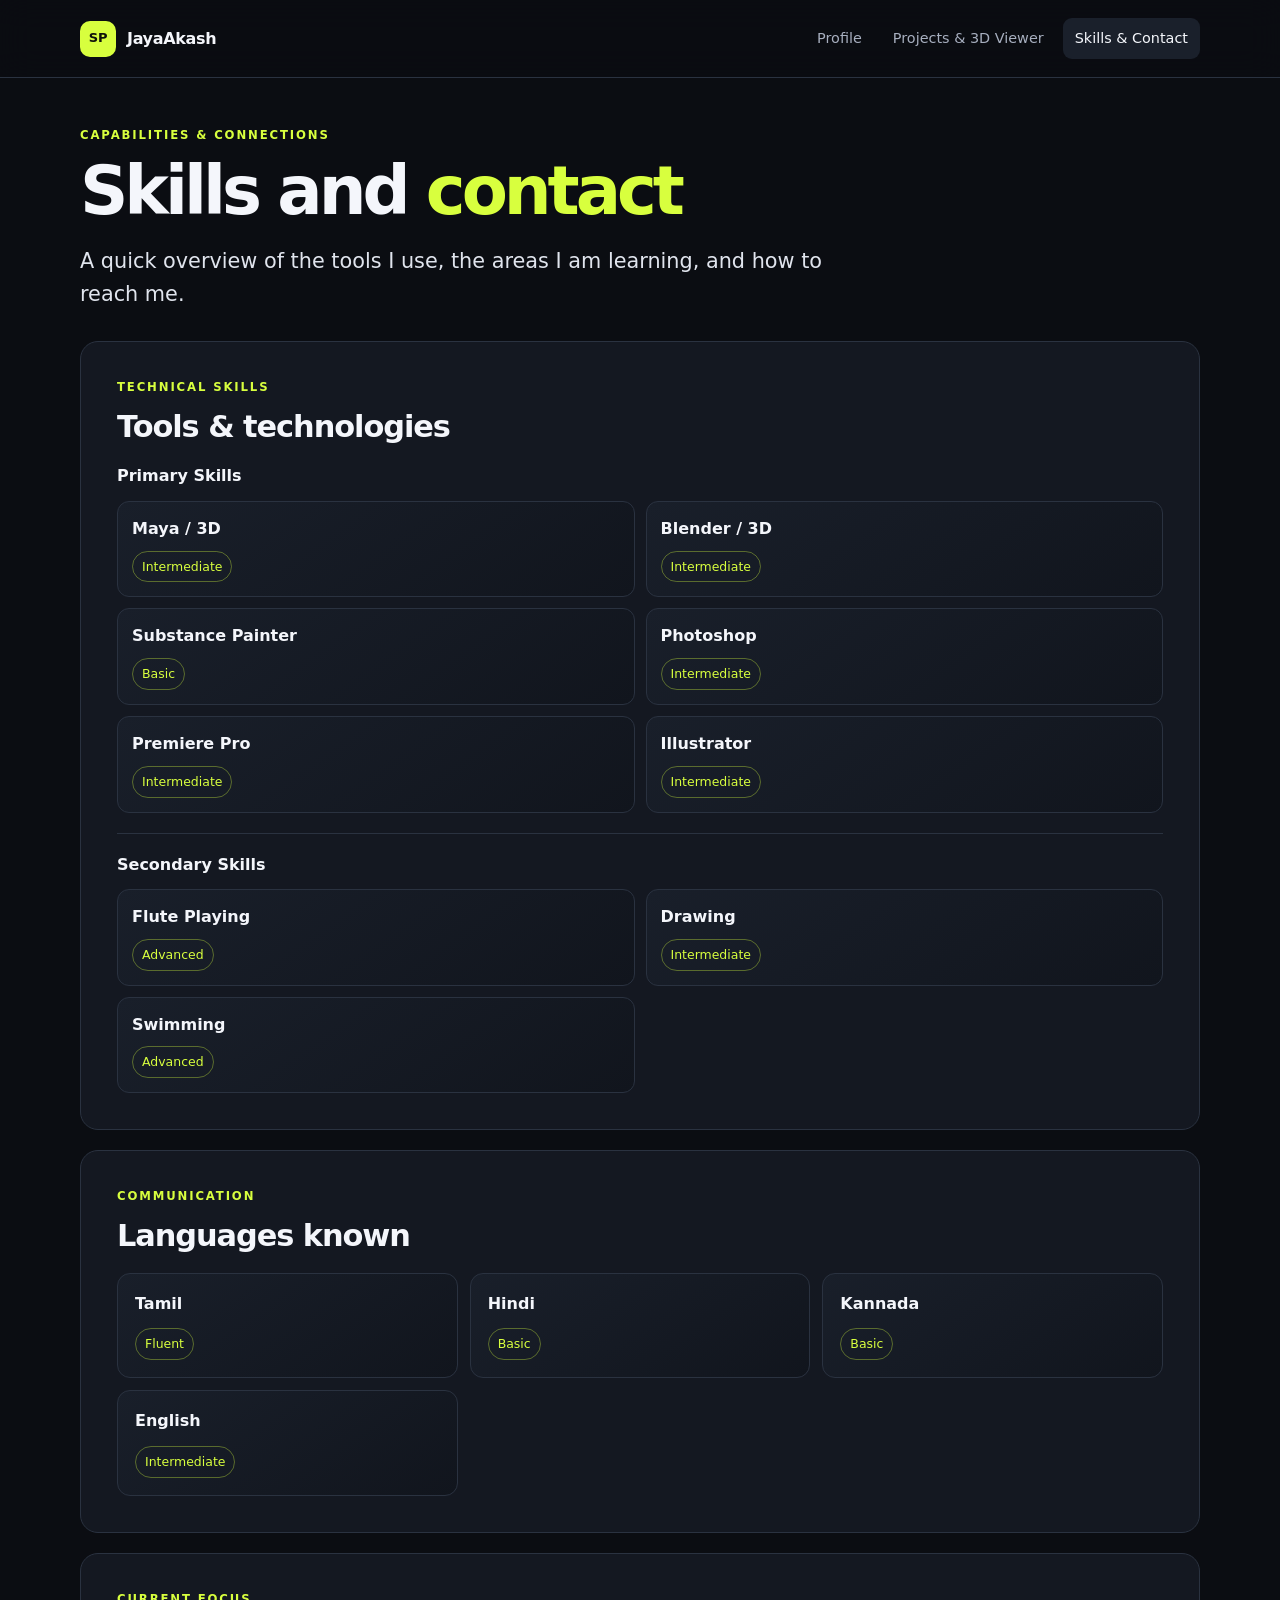
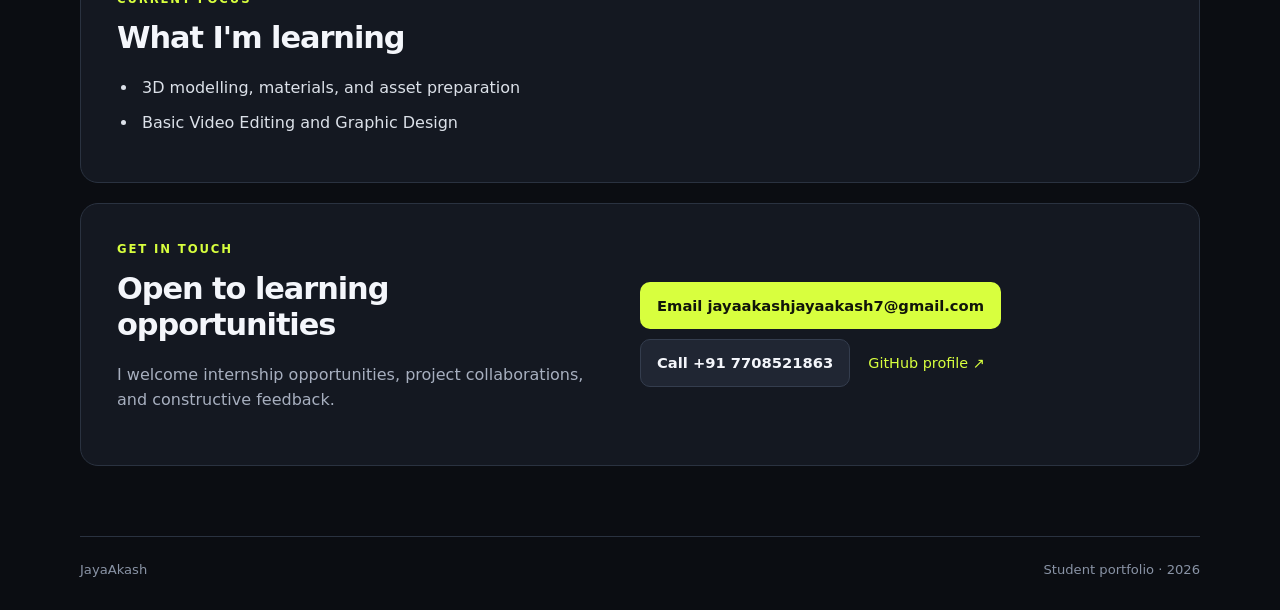
==== contact.html @ 6ac755f0 "Add files via upload" ====
<!DOCTYPE html>
<html lang="en">
<head>
  <meta charset="UTF-8">
  <meta name="viewport" content="width=device-width, initial-scale=1.0">
  <meta name="description" content="Student skills and contact information">
  <title>Student Portfolio | Skills & Contact</title>
  <link rel="stylesheet" href="css/style.css">
</head>
<body>
  <header class="site-header">
    <a class="brand" href="index.html"><span class="brand-mark">SP</span><span id="brandName">Student Portfolio</span></a>
    <nav aria-label="Main navigation">
      <a href="index.html">Profile</a>
      <a href="projects.html">Projects & 3D Viewer</a>
      <a class="active" href="contact.html">Skills & Contact</a>
    </nav>
  </header>
  <main class="page-shell">
    <section class="page-heading">
      <p class="eyebrow">CAPABILITIES & CONNECTIONS</p>
      <h1>Skills and <span class="accent-text">contact</span></h1>
      <p class="lead">A quick overview of the tools I use, the areas I am learning, and how to reach me.</p>
    </section>
    <section class="panel skills-panel">
      <p class="eyebrow">TECHNICAL SKILLS</p><h2>Tools & technologies</h2>
      <div class="skill-list" id="skillList"></div>
    </section>
    <section class="panel language-section">
      <p class="eyebrow">COMMUNICATION</p>
      <h2>Languages known</h2>
       <div class="language-list" id="languageList" aria-label="Languages and proficiency levels"></div>
    </section>

    <section class="panel current-focus-section">
      <p class="eyebrow">CURRENT FOCUS</p><h2>What I'm learning</h2>
      <ul class="focus-list" id="focusList"></ul>
    </section>
    <section class="panel contact-panel">
      <div><p class="eyebrow">GET IN TOUCH</p><h2>Open to learning opportunities</h2><p id="contactMessage">I welcome internship opportunities, project collaborations, and constructive feedback.</p></div>
      <div class="contact-links">
        <a id="contactEmail" class="button primary" href="mailto:student@example.com">Email me</a>
        <a id="contactPhone" class="button secondary" href="tel:+910000000000">Call me</a>
        <a id="githubLink" class="text-link" href="https://github.com/" target="_blank" rel="noopener noreferrer">GitHub profile ↗</a>
      </div>
    </section>
  </main>
  <footer class="site-footer"><span id="footerName">Your Name</span><span>Student portfolio · <span id="year"></span></span></footer>
  <script src="js/profile.js"></script>
  <script src="js/site.js"></script>
  <script src="js/skills-page.js"></script>
</body>
</html>
---- css/style.css ----
:root {
  --bg: #0b0d12;
  --panel: #141821;
  --panel-light: #1a202b;
  --text: #f4f6fb;
  --muted: #a7afbf;
  --accent: #d8ff3e;
  --line: #2a3240;
  --radius: 18px;
  --content-width: 1120px;
}
* { box-sizing: border-box; }
html { scroll-behavior: smooth; }
body { margin: 0; background: var(--bg); color: var(--text); font-family: Inter, ui-sans-serif, system-ui, -apple-system, BlinkMacSystemFont, "Segoe UI", sans-serif; line-height: 1.6; }
a { color: inherit; text-decoration: none; }
button, input { font: inherit; }
button, a, [tabindex] { -webkit-tap-highlight-color: transparent; }
.site-header { display: flex; justify-content: space-between; align-items: center; gap: 24px; padding: 18px max(24px, calc((100vw - var(--content-width)) / 2)); border-bottom: 1px solid var(--line); position: sticky; top: 0; z-index: 10; background: rgba(11,13,18,.92); backdrop-filter: blur(16px); }
.brand { display: flex; align-items: center; gap: 11px; font-weight: 750; letter-spacing: -.02em; }
.brand-mark { display: grid; place-items: center; width: 36px; height: 36px; border-radius: 10px; background: var(--accent); color: #10130a; font-size: 13px; font-weight: 900; }
nav { display: flex; flex-wrap: wrap; gap: 7px; }
nav a { color: var(--muted); padding: 9px 12px; border-radius: 9px; font-size: .9rem; }
nav a:hover, nav a.active { color: var(--text); background: var(--panel-light); }
.page-shell { max-width: var(--content-width); width: calc(100% - 40px); margin: 48px auto 70px; }
.panel { background: var(--panel); border: 1px solid var(--line); border-radius: var(--radius); padding: clamp(22px, 3.4vw, 36px); }
.hero { display: grid; grid-template-columns: minmax(0, 1.5fr) minmax(250px, .8fr); align-items: center; gap: 38px; padding: clamp(26px, 5vw, 58px); overflow: hidden; }
.eyebrow { color: var(--accent); font-size: .73rem; font-weight: 800; letter-spacing: .16em; margin: 0 0 12px; }
h1, h2, h3, p { margin-top: 0; }
h1 { font-size: clamp(2.3rem, 5vw, 4.25rem); letter-spacing: -.06em; line-height: 1.04; margin-bottom: 18px; }
h2 { font-size: clamp(1.4rem, 2.6vw, 1.9rem); line-height: 1.2; letter-spacing: -.035em; margin-bottom: 18px; }
h3 { margin-bottom: 8px; }
p { color: var(--muted); }
.hero-copy > p:not(.eyebrow) { max-width: 640px; }
.lead { font-size: clamp(1.05rem, 2vw, 1.3rem); color: #e0e4ed; }
.accent-text { color: var(--accent); }
.button-row { display: flex; flex-wrap: wrap; gap: 11px; margin-top: 25px; }
.button { display: inline-flex; align-items: center; justify-content: center; gap: 8px; border: 1px solid transparent; padding: 11px 16px; border-radius: 10px; font-size: .92rem; font-weight: 750; cursor: pointer; transition: transform .18s ease, background .18s ease; }
.button:hover { transform: translateY(-2px); }
.button.primary { background: var(--accent); color: #11150a; }
.button.secondary { background: #202633; border-color: #343d4e; color: var(--text); }
.profile-photo-area { min-width: 0; }
.photo-drop-zone { width: min(100%, 310px); aspect-ratio: 4 / 4.6; margin: 0 auto; position: relative; overflow: hidden; border: 1px dashed #657044; border-radius: 22px; background: #20251a; cursor: pointer; outline: none; }
.photo-drop-zone:focus-visible { box-shadow: 0 0 0 3px var(--accent); }
.photo-drop-zone img { display: block; width: 100%; height: 100%; object-fit: cover; }
.photo-overlay { position: absolute; inset: auto 0 0; display: flex; flex-direction: column; align-items: center; padding: 35px 12px 17px; background: linear-gradient(transparent, rgba(0,0,0,.82)); opacity: 0; transition: opacity .2s ease; text-align: center; }
.photo-drop-zone:hover .photo-overlay, .photo-drop-zone:focus-visible .photo-overlay, .photo-drop-zone.drag-over .photo-overlay { opacity: 1; }
.photo-overlay span { font-size: 1.7rem; color: var(--accent); }
.photo-overlay small { color: #d4d8df; }
.small-note { font-size: .78rem; margin: 10px 0 0; color: #8f99aa; }
.content-grid { display: grid; gap: 20px; margin-top: 20px; }
.two-col { grid-template-columns: repeat(2, minmax(0, 1fr)); }
.detail-list { margin: 0; }
.detail-list div { display: grid; grid-template-columns: 105px minmax(0, 1fr); gap: 12px; padding: 11px 0; border-bottom: 1px solid var(--line); }
.detail-list div:last-child { border-bottom: 0; }
dt { color: #8993a5; font-size: .88rem; }
dd { margin: 0; overflow-wrap: anywhere; }
dd a, .text-link { color: var(--accent); }
.tag-list { display: flex; flex-wrap: wrap; gap: 8px; margin-top: 22px; }
.tag-list span { border: 1px solid #384151; border-radius: 999px; padding: 6px 10px; color: #d2d8e2; font-size: .78rem; background: #1b212c; }
.callout { margin-top: 20px; display: flex; justify-content: space-between; align-items: center; gap: 24px; }
.callout p:last-child { margin-bottom: 0; }
.site-footer { max-width: var(--content-width); width: calc(100% - 40px); margin: 0 auto; padding: 22px 0 30px; border-top: 1px solid var(--line); display: flex; justify-content: space-between; gap: 15px; color: #8993a5; font-size: .82rem; }
.page-heading { margin: 10px 0 30px; max-width: 760px; }
.page-heading h1 { font-size: clamp(2.5rem, 6vw, 4.2rem); }
.project-grid { display: grid; grid-template-columns: repeat(3, minmax(0, 1fr)); gap: 16px; margin-bottom: 20px; }
.project-card { padding: 25px; border: 1px solid var(--line); border-radius: var(--radius); background: linear-gradient(150deg, #171d27, #11151d); min-height: 245px; }
.project-number { color: var(--accent); font-size: .72rem; letter-spacing: .13em; font-weight: 800; margin-bottom: 22px; }
.project-card h2 { font-size: 1.35rem; }
.project-card p { font-size: .92rem; }
.project-card .tag-list { margin-top: 17px; }
.viewer-section { margin-top: 20px; }
.viewer-heading, .viewer-controls { display: flex; align-items: center; justify-content: space-between; gap: 22px; }
.viewer-heading { margin-bottom: 20px; }
.viewer-heading h2 { margin-bottom: 8px; }
.viewer-heading p { margin-bottom: 0; }
.file-button { flex-shrink: 0; }
.viewer-drop-zone { border: 1px dashed #465164; border-radius: 14px; padding: 8px; background: #090b10; transition: border-color .2s, background .2s; }
.viewer-drop-zone.drag-over { border-color: var(--accent); background: #151b0c; }
.viewer { width: 100%; height: clamp(320px, 52vw, 540px); position: relative; overflow: hidden; border-radius: 9px; background: radial-gradient(ellipse at center, #202633 0%, #0b0e14 72%); }
.viewer canvas { display: block; width: 100%; height: 100%; }
.viewer-empty { position: absolute; inset: 0; display: flex; flex-direction: column; justify-content: center; align-items: center; text-align: center; padding: 20px; pointer-events: none; }
.viewer-empty h3 { margin: 8px 0 5px; }
.viewer-empty p { margin-bottom: 7px; color: var(--accent); font-size: .83rem; }
.viewer-empty small { color: #8e98a9; }
.wire-cube { font-size: 4rem; line-height: 1.2; color: #a8c93a; }
.viewer-controls { padding-top: 18px; }
.viewer-controls p { max-width: 690px; }
.compact { margin-top: 0; }
.skill-list { display: flex; flex-direction: column; gap: 15px; }
.skill-row { display: grid; grid-template-columns: 120px minmax(0, 1fr); gap: 15px; align-items: center; }
.skill-row strong { font-size: .9rem; }
.skill-track { height: 7px; background: #282f3c; border-radius: 20px; overflow: hidden; }
.skill-fill { height: 100%; background: var(--accent); border-radius: inherit; }
.focus-list { padding-left: 21px; color: #dce1e9; }
.focus-list li { margin: 10px 0; padding-left: 4px; }
.contact-panel { display: flex; justify-content: space-between; align-items: center; gap: 25px; margin: 20px 0; }
.contact-links { display: flex; flex-wrap: wrap; align-items: center; gap: 10px; min-width: 220px; }
.text-link { padding: 8px; font-size: .9rem; }
.edit-steps { color: #c7ceda; padding-left: 22px; }
.edit-steps li { margin: 10px 0; }
code { color: var(--accent); background: #252b35; padding: 2px 5px; border-radius: 5px; font-size: .9em; }
.muted { color: var(--muted); }
@media (max-width: 780px) {
  .site-header { align-items: flex-start; flex-direction: column; gap: 12px; padding: 14px 20px; }
  nav { width: 100%; }
  nav a { padding: 8px 9px; font-size: .82rem; }
  .page-shell { margin-top: 28px; }
  .hero { grid-template-columns: 1fr; }
  .profile-photo-area { grid-row: 1; }
  .photo-drop-zone { width: min(72%, 270px); }
  .two-col, .project-grid { grid-template-columns: 1fr; }
  .project-card { min-height: auto; }
  .callout, .contact-panel, .viewer-heading, .viewer-controls { align-items: flex-start; flex-direction: column; }
  .viewer-heading .button { align-self: flex-start; }
  .site-footer { flex-direction: column; gap: 4px; }
}
@media (max-width: 440px) {
  .page-shell, .site-footer { width: calc(100% - 26px); }
  .detail-list div { grid-template-columns: 88px minmax(0, 1fr); gap: 8px; }
  .skill-row { grid-template-columns: 95px minmax(0, 1fr); }
  .viewer { height: 350px; }
}

/* Static profile photo: no click, file-picker, or drag-and-drop interaction. */
.profile-photo-frame {
  width: min(100%, 310px);
  aspect-ratio: 4 / 4.6;
  margin: 0 auto;
  overflow: hidden;
  border-radius: 22px;
  background: #20251a;
  border: 1px solid var(--line);
}
.profile-photo-frame img {
  display: block;
  width: 100%;
  height: 100%;
  object-fit: cover;
}


/* Profile photo hover effect: particles stay behind the static image. */
.profile-photo-area { position: relative; isolation: isolate; padding: 12px 0; }
.profile-particles { position: absolute; z-index: -1; top: 0; left: 0; pointer-events: none; opacity: 0; transition: opacity .28s ease; }
.profile-particles.is-visible { opacity: 1; }
.profile-photo-frame { position: relative; z-index: 1; transition: border-color .25s ease, box-shadow .25s ease, transform .25s ease; }
.profile-photo-area:hover .profile-photo-frame { border-color: var(--accent); box-shadow: 0 0 0 1px rgba(216,255,62,.3), 0 0 28px rgba(216,255,62,.22); transform: translateY(-2px); }
.education-section, .current-project-section { margin-top: 20px; }
.education-timeline { display: grid; grid-template-columns: repeat(2, minmax(0, 1fr)); gap: 18px; }
.education-item { display: flex; align-items: flex-start; gap: 14px; padding: 20px; border: 1px solid var(--line); border-radius: 14px; background: linear-gradient(145deg, #191f2a, #11151d); }
.education-dot { flex: 0 0 11px; width: 11px; height: 11px; margin-top: 7px; border-radius: 50%; background: var(--accent); box-shadow: 0 0 0 5px rgba(216,255,62,.1); }
.education-item h3 { margin-bottom: 7px; }
.education-item p { margin-bottom: 5px; }
.education-institution { color: var(--text); font-weight: 650; }
.education-qualification { font-size: .92rem; }
.education-years { display: inline-block; margin-top: 8px; padding: 4px 9px; border: 1px solid #384151; border-radius: 999px; color: var(--accent); font-size: .78rem; }
.current-project-layout { display: flex; justify-content: space-between; align-items: flex-start; gap: 24px; }
.current-project-layout > div { max-width: 760px; }
.current-project-layout h2 { margin-bottom: 10px; }
.current-project-layout p { margin-bottom: 0; }
.project-status { flex-shrink: 0; border: 1px solid rgba(216,255,62,.45); border-radius: 999px; padding: 7px 11px; color: var(--accent); font-size: .7rem; font-weight: 800; letter-spacing: .1em; }
.current-team-project { border-color: rgba(216,255,62,.42); }
@media (max-width: 780px) {
  .education-timeline { grid-template-columns: 1fr; }
  .current-project-layout { flex-direction: column; }
}
@media (prefers-reduced-motion: reduce) {
  .profile-photo-frame, .profile-particles { transition: none; }
}

/* Languages-known section */
.language-section { margin-top: 20px; }
.language-list { display: grid; grid-template-columns: repeat(3, minmax(0, 1fr)); gap: 12px; margin-top: 18px; }
.language-card { display: flex; flex-direction: column; gap: 12px; padding: 17px; border: 1px solid var(--line); border-radius: 13px; background: linear-gradient(145deg, #191f2a, #11151d); min-width: 0; }
.language-name { font-size: 1rem; overflow-wrap: anywhere; }
.language-level { align-self: flex-start; padding: 5px 9px; border: 1px solid rgba(216,255,62,.35); border-radius: 999px; color: var(--accent); font-size: .78rem; }
@media (max-width: 780px) { .language-list { grid-template-columns: repeat(2, minmax(0, 1fr)); } }
@media (max-width: 440px) { .language-list { grid-template-columns: 1fr; } }


/* Profile + education side-by-side layout */
.profile-education-grid { align-items: stretch; }
.profile-details-panel, .education-panel { min-width: 0; }
.education-panel { margin-top: 0; }
.education-panel .education-timeline { grid-template-columns: 1fr; gap: 12px; }
.education-panel .education-item { padding: 16px; }
.approach-section { margin-top: 20px; }

/* Every percentage-based indicator shows its numeric value beside the bar. */
.skill-row { grid-template-columns: minmax(105px, 1fr) minmax(80px, 1.6fr) 42px; gap: 12px; }
.skill-percent { color: var(--muted); font-size: .82rem; font-variant-numeric: tabular-nums; text-align: right; }
.language-meter-line { display: grid; grid-template-columns: minmax(0, 1fr) 42px; align-items: center; gap: 10px; margin-top: 2px; }
.language-track { width: 100%; }
.language-fill { transition: width .5s ease; }
.language-card { gap: 10px; }

/* Subtle card hover: deliberately different from the profile photo's particle/glow effect. */
.panel,
.education-item,
.project-card,
.language-card,
.viewer-drop-zone {
  transition: border-color .22s ease, background-color .22s ease, box-shadow .22s ease, transform .22s ease;
}
@media (hover: hover) and (pointer: fine) {
  .panel:hover {
    border-color: #3a4557;
    box-shadow: 0 8px 22px rgba(0, 0, 0, .14);
  }
  .education-item:hover,
  .project-card:hover,
  .language-card:hover {
    border-color: #465164;
    background-color: #1b222e;
    box-shadow: 0 7px 18px rgba(0, 0, 0, .18);
    transform: translateY(-2px);
  }
  .viewer-drop-zone:hover {
    border-color: #465164;
    background-color: #10151e;
  }
}
@media (max-width: 780px) {
  .skill-row { grid-template-columns: minmax(90px, 1fr) minmax(70px, 1.4fr) 38px; gap: 9px; }
  .education-panel .education-timeline { grid-template-columns: 1fr; }
}
@media (max-width: 440px) {
  .skill-row { grid-template-columns: minmax(78px, 1fr) minmax(55px, 1.2fr) 36px; gap: 7px; }
  .skill-row strong { font-size: .82rem; }
}
@media (prefers-reduced-motion: reduce) {
  .panel, .education-item, .project-card, .language-card, .viewer-drop-zone, .language-fill { transition: none; }
}


/* Text-only proficiency labels: no skill or language progress bars. */
.skill-list { gap: 20px; }
.skill-group { min-width: 0; }
.skill-group + .skill-group { padding-top: 18px; border-top: 1px solid var(--line); }
.skill-group-title { margin: 0 0 12px; font-size: 1rem; }
.skill-chip-list { display: grid; grid-template-columns: repeat(2, minmax(0, 1fr)); gap: 11px; }
.skill-chip { display: flex; flex-direction: column; align-items: flex-start; gap: 9px; min-width: 0; padding: 14px; border: 1px solid var(--line); border-radius: 12px; background: linear-gradient(145deg, #191f2a, #11151d); transition: border-color .22s ease, background-color .22s ease, transform .22s ease, box-shadow .22s ease; }
.skill-label { overflow-wrap: anywhere; }
.skill-level-label { display: inline-flex; align-items: center; padding: 5px 9px; border: 1px solid rgba(216,255,62,.35); border-radius: 999px; color: var(--accent); font-size: .78rem; }
.language-card { gap: 12px; }
@media (hover: hover) and (pointer: fine) {
  .skill-chip:hover { border-color: #465164; background-color: #1b222e; box-shadow: 0 7px 18px rgba(0,0,0,.18); transform: translateY(-2px); }
}
@media (max-width: 480px) { .skill-chip-list { grid-template-columns: 1fr; } }


/* Keep Current Focus as the final content section on Skills & Contact. */
.current-focus-section { margin-top: 20px; }
.current-focus-section .focus-list { margin-bottom: 0; }


/* Dedicated bottom call-to-action section */
.bottom-cta-section {
  margin-top: 24px;
  display: flex;
  align-items: center;
  justify-content: space-between;
  gap: 24px;
}
.bottom-cta-buttons {
  flex-shrink: 0;
  flex-wrap: wrap;
  justify-content: flex-end;
}
@media (max-width: 760px) {
  .bottom-cta-section {
    align-items: flex-start;
    flex-direction: column;
  }
  .bottom-cta-buttons {
    justify-content: flex-start;
  }
}


/* Hosted 3D model gallery */
.hosted-models-section { margin-top: 24px; }
.hosted-model-gallery {
  display: grid;
  grid-template-columns: repeat(auto-fit, minmax(min(100%, 220px), 1fr));
  gap: 14px;
  margin-top: 18px;
}
.hosted-model-card {
  min-width: 0;
  border: 1px solid var(--border, #2a3443);
  border-radius: 16px;
  padding: 18px;
  background: linear-gradient(145deg, #171d28, #11151d);
}
.hosted-model-card h3 { margin: 0 0 8px; font-size: 1.05rem; }
.hosted-model-card p { color: #a8b4cc; margin: 0 0 14px; line-height: 1.5; }
.hosted-model-card .button { width: 100%; justify-content: center; }
.hosted-model-card .model-format { color: #d7ff36; font-size: .78rem; margin-bottom: 12px; }
.hosted-model-card .button:disabled { opacity: .45; cursor: not-allowed; }
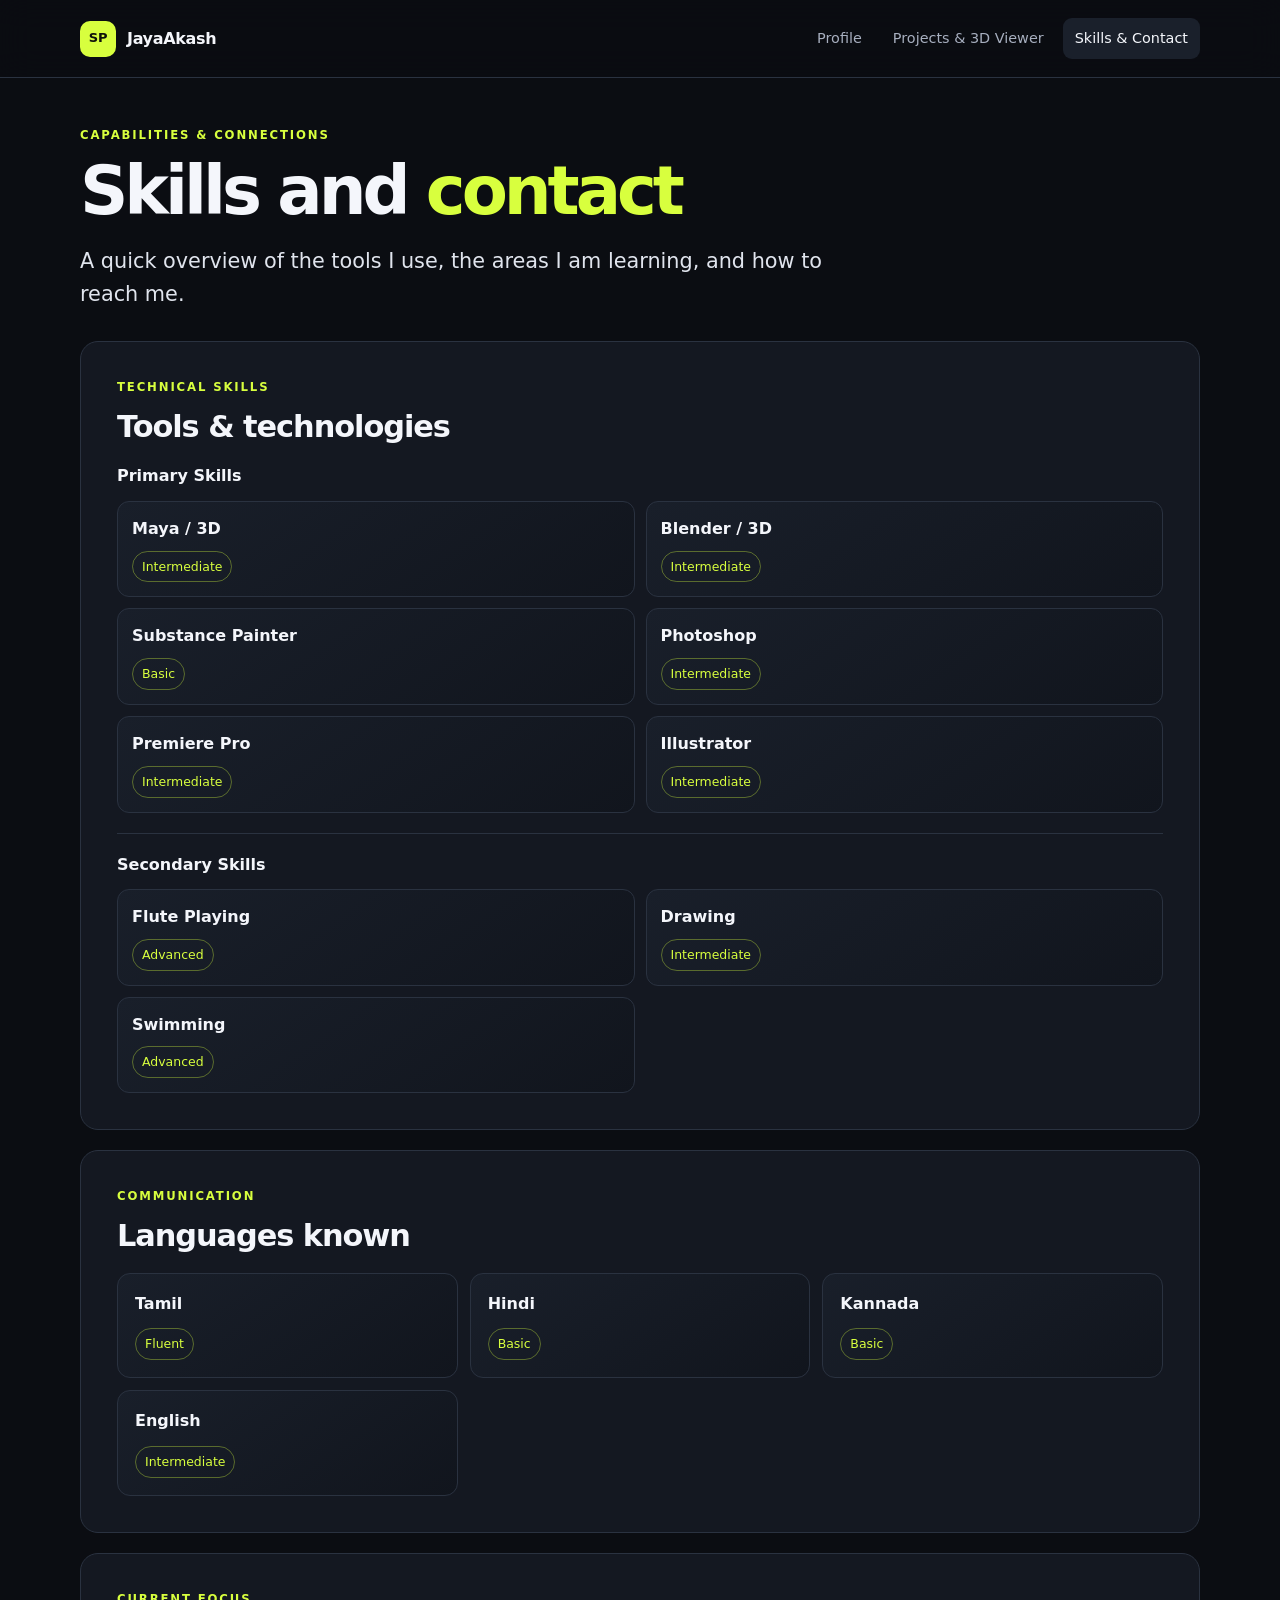
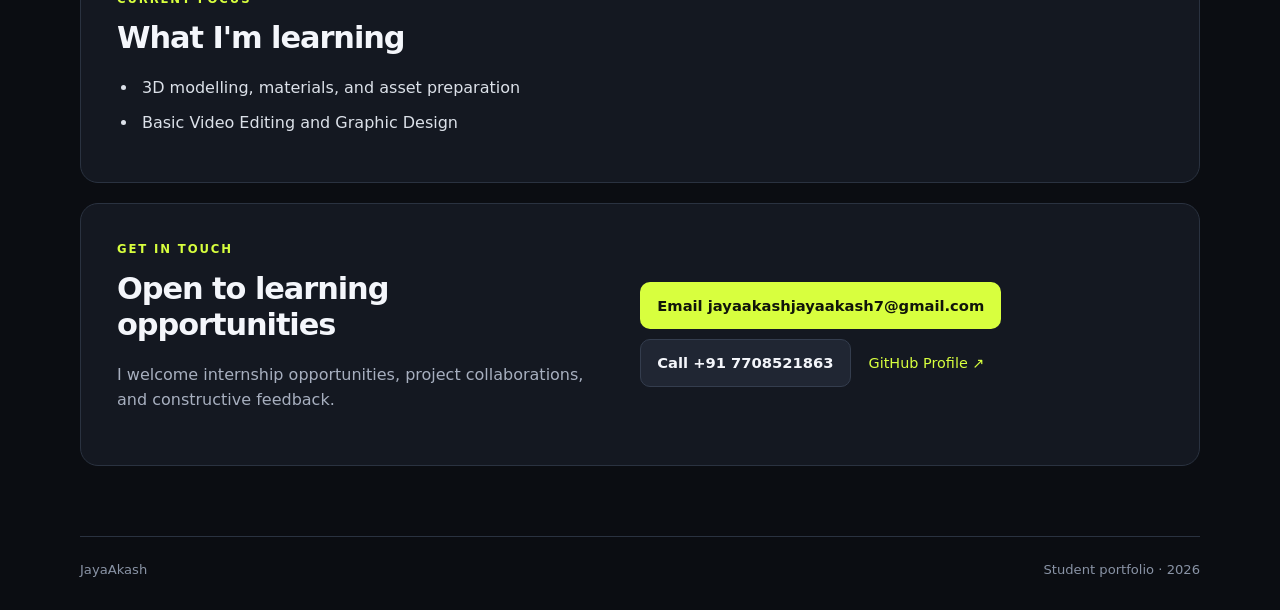
==== commit 6697710a: "Correct GitHub link text case in contact.html" ====
--- a/contact.html
+++ b/contact.html
@@ -41,7 +41,7 @@
       <div class="contact-links">
         <a id="contactEmail" class="button primary" href="mailto:student@example.com">Email me</a>
         <a id="contactPhone" class="button secondary" href="tel:+910000000000">Call me</a>
-        <a id="githubLink" class="text-link" href="https://github.com/" target="_blank" rel="noopener noreferrer">GitHub profile ↗</a>
+        <a id="githubLink" class="text-link" href="https://github.com/akas821" target="_blank" rel="noopener noreferrer">GitHub Profile ↗</a>
       </div>
     </section>
   </main>
--- a/css/style.css
+++ b/css/style.css
@@ -298,3 +298,66 @@
 .hosted-model-card .button { width: 100%; justify-content: center; }
 .hosted-model-card .model-format { color: #d7ff36; font-size: .78rem; margin-bottom: 12px; }
 .hosted-model-card .button:disabled { opacity: .45; cursor: not-allowed; }
+
+
+/* Unified projects + hosted 3D model gallery */
+.unified-showcase { margin-top: 8px; }
+.showcase-heading { margin-bottom: 22px; }
+.showcase-heading h2 { margin-bottom: 8px; }
+.showcase-heading p:last-child { margin-bottom: 0; }
+.hosted-model-gallery { display: grid; grid-template-columns: repeat(4, minmax(0, 1fr)); gap: 12px; align-items: start; }
+.hosted-model-card { min-width: 0; padding: 16px; border: 1px solid var(--line); border-radius: 13px; background: linear-gradient(150deg, #171d27, #11151d); }
+.hosted-model-card h3 { font-size: 1rem; margin-bottom: 9px; overflow-wrap: anywhere; }
+.hosted-model-card p { font-size: .88rem; margin-bottom: 12px; }
+.hosted-model-card .model-format { color: var(--accent); font-size: .67rem; font-weight: 800; margin: 12px 0; }
+.hosted-model-card .model-view-button { width: 100%; }
+.hosted-model-card.is-expanded { grid-column: 1 / -1; border-color: rgba(216,255,62,.6); }
+.inline-model-viewer { margin-top: 18px; padding-top: 16px; border-top: 1px solid var(--line); }
+.inline-viewer-toolbar { display: flex; align-items: center; justify-content: space-between; gap: 12px; margin-bottom: 12px; flex-wrap: wrap; }
+.inline-viewer-toolbar .model-load-status { margin: 0; flex: 1 1 220px; color: var(--muted, #a8b4cc); font-size: .9rem; }
+.inline-viewer-toolbar .model-load-error { color: #ff9c9c; }
+.inline-viewer-close { flex: 0 0 auto; }
+.inline-model-canvas { width: 100%; height: clamp(300px, 48vw, 520px); overflow: hidden; border-radius: 10px; background: #0b0e14; border: 1px solid #30394a; }
+.inline-model-canvas canvas { display: block; width: 100%; height: 100%; }
+.model-load-status { margin: 0 0 12px; color: var(--muted); font-size: .9rem; }
+.model-load-error { color: #ffb4a9; overflow-wrap: anywhere; }
+.gallery-footnote { margin-top: 18px; }
+@media (max-width: 950px) { .hosted-model-gallery { grid-template-columns: repeat(3, minmax(0, 1fr)); } }
+@media (max-width: 680px) { .hosted-model-gallery { grid-template-columns: repeat(2, minmax(0, 1fr)); } }
+@media (max-width: 420px) { .hosted-model-gallery { grid-template-columns: 1fr; } }
+
+
+/* Unified gallery: consistent card heights and aligned View in 3D buttons */
+.unified-showcase { margin-top: 8px; }
+.showcase-heading { margin-bottom: 22px; }
+.showcase-heading h2 { margin-bottom: 8px; }
+.showcase-heading p:last-child { margin-bottom: 0; }
+.hosted-model-gallery { display:grid; grid-template-columns:repeat(4,minmax(0,1fr)); gap:12px; align-items:stretch; margin-top:18px; }
+.hosted-model-card { display:flex; flex-direction:column; min-width:0; padding:16px; border:1px solid var(--line); border-radius:13px; background:linear-gradient(150deg,#171d27,#11151d); }
+.hosted-model-card h3 { font-size:1rem; margin:0 0 9px; overflow-wrap:anywhere; }
+.hosted-model-card p { font-size:.88rem; margin:0 0 12px; line-height:1.5; flex:1 0 auto; }
+.hosted-model-card .project-number { font-size:.65rem; margin-bottom:14px; }
+.hosted-model-card .model-format { color:var(--accent); font-size:.67rem; font-weight:800; margin:8px 0 12px; }
+.hosted-model-card .model-view-button { width:100%; min-height:42px; margin-top:auto; }
+.gallery-footnote { margin-top:18px; }
+.viewer-section { margin-top:24px; }
+.viewer-section[hidden] { display:none !important; }
+.viewer-section .viewer-heading { margin-bottom:16px; }
+.viewer-section .viewer-heading h2 { margin-bottom:8px; }
+.viewer-section .viewer { width:100%; height:clamp(340px,52vw,560px); overflow:hidden; border:1px solid #30394a; border-radius:12px; background:#0b0e14; }
+.viewer-section .viewer canvas { display:block; width:100%; height:100%; }
+@media(max-width:950px){.hosted-model-gallery{grid-template-columns:repeat(3,minmax(0,1fr));}}
+@media(max-width:680px){.hosted-model-gallery{grid-template-columns:repeat(2,minmax(0,1fr));}}
+@media(max-width:440px){.hosted-model-gallery{grid-template-columns:1fr;}}
+
+
+/* Google Drive links displayed beneath the shared 3D viewer. */
+.drive-model-links { margin-top: 24px; }
+.drive-model-links .showcase-heading { margin-bottom: 18px; }
+.drive-model-grid { display: grid; grid-template-columns: repeat(4, minmax(0, 1fr)); gap: 12px; }
+.drive-model-card { min-width: 0; display: flex; flex-direction: column; gap: 14px; padding: 16px; border: 1px solid var(--line); border-radius: 13px; background: linear-gradient(150deg, #171d27, #11151d); }
+.drive-model-card h3 { margin: 0; font-size: .98rem; overflow-wrap: anywhere; flex: 1 0 auto; }
+.drive-model-card .button { width: 100%; min-height: 42px; text-align: center; }
+@media (max-width: 950px) { .drive-model-grid { grid-template-columns: repeat(3, minmax(0, 1fr)); } }
+@media (max-width: 680px) { .drive-model-grid { grid-template-columns: repeat(2, minmax(0, 1fr)); } }
+@media (max-width: 440px) { .drive-model-grid { grid-template-columns: 1fr; } }
